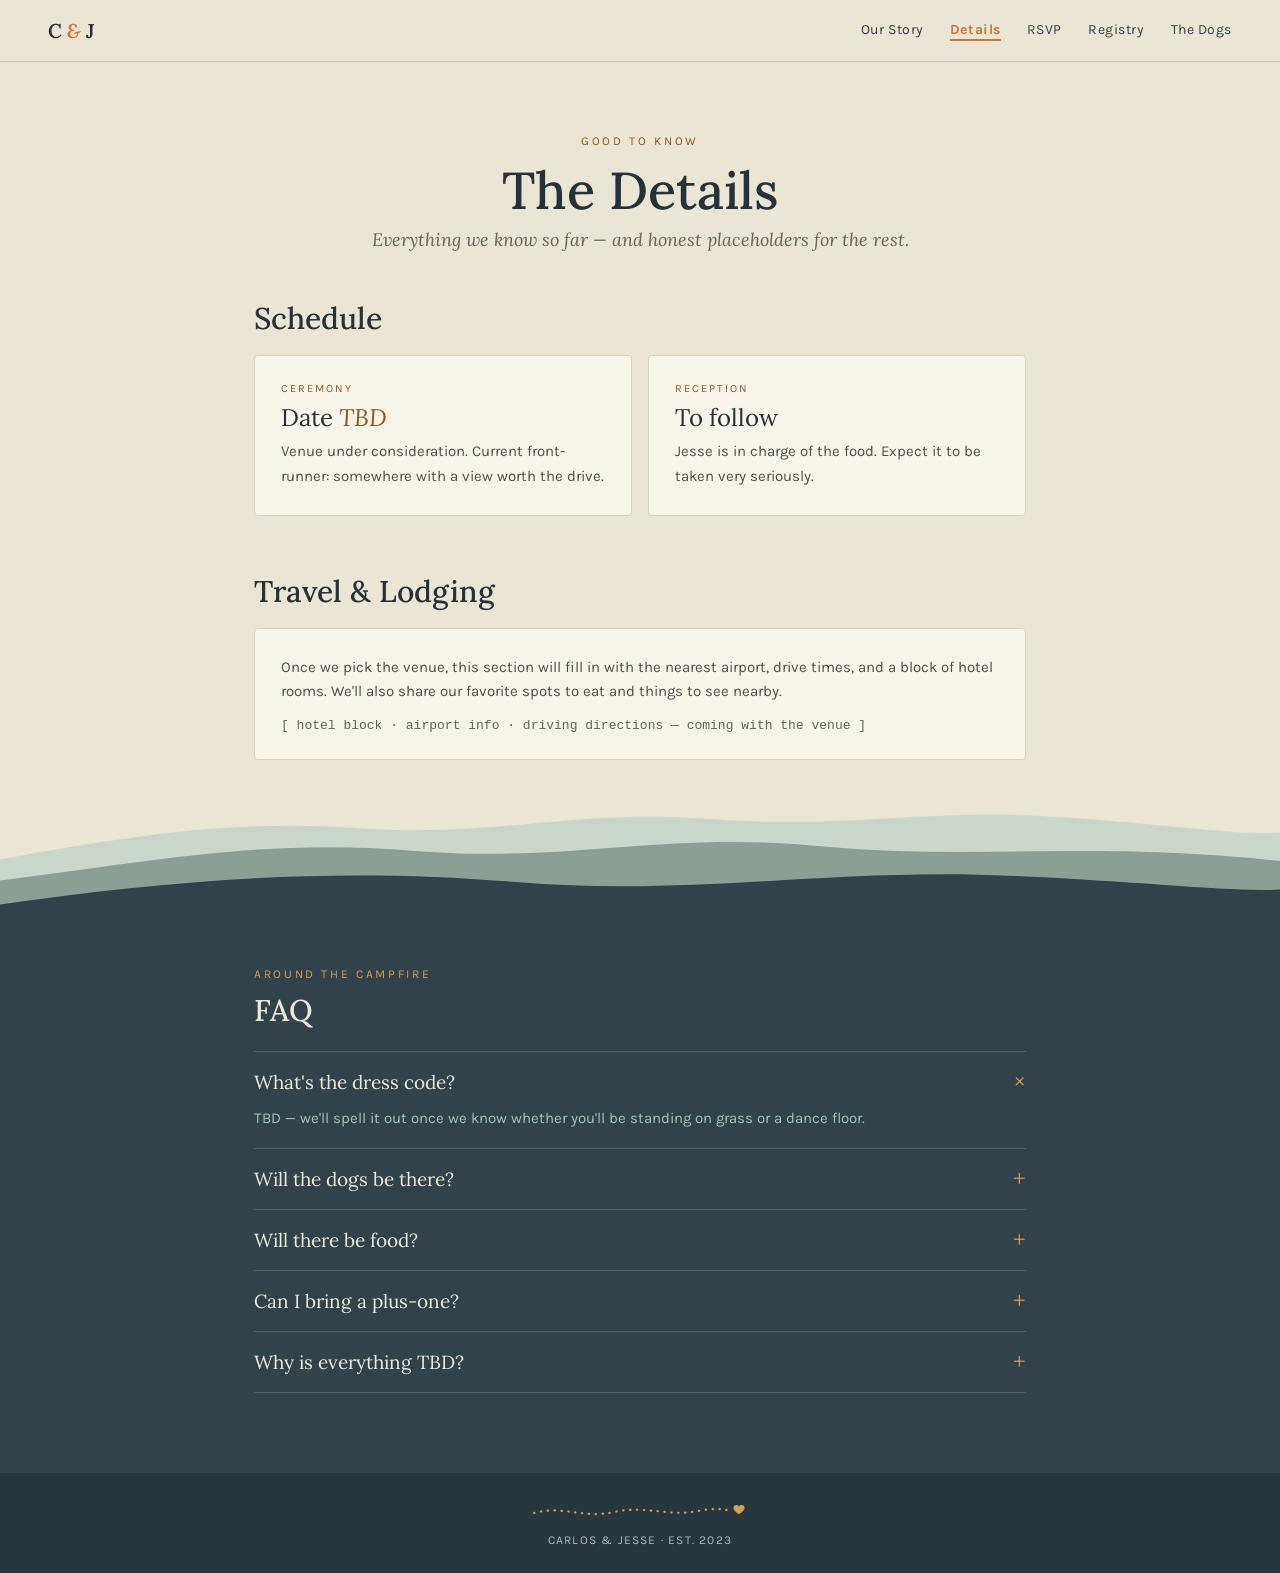
==== details.html @ 5aad77d0 "Initial commit: Carlos & Jesse wedding site Six static pages (Home, Our Story, Details, RSVP, Regist" ====
<!DOCTYPE html>
<html lang="en">
<head>
<meta charset="utf-8">
<meta name="viewport" content="width=device-width, initial-scale=1">
<title>The Details · Carlos &amp; Jesse</title>
<meta name="description" content="Schedule, travel, lodging, and FAQs for Carlos and Jesse's wedding — everything we know so far.">
<meta property="og:title" content="The Details · Carlos &amp; Jesse">
<meta property="og:description" content="Everything we know so far — and honest placeholders for the rest.">
<meta property="og:type" content="website">
<meta property="og:image" content="img/og.jpg">
<meta name="theme-color" content="#31424a">
<link rel="icon" type="image/svg+xml" href="favicon.svg">
<script>document.documentElement.classList.add('js')</script>
<link rel="preconnect" href="https://fonts.googleapis.com">
<link rel="preconnect" href="https://fonts.gstatic.com" crossorigin>
<link href="https://fonts.googleapis.com/css2?family=Lora:ital,wght@0,400..700;1,400..700&family=Karla:wght@400..700&display=swap" rel="stylesheet">
<link rel="stylesheet" href="styles.css">
<style>
  .sections{display:flex;flex-direction:column;gap:56px;padding-bottom:32px;}
  .section h2{font-family:Lora,serif;font-weight:500;font-size:30px;margin:0 0 18px;}
  .two-col{display:grid;grid-template-columns:1fr 1fr;gap:16px;}
  .card-note{font-size:15px;line-height:1.65;color:var(--ink-soft);}
  .placeholder{font-size:13px;color:var(--muted-strong);font-family:monospace;}
  .stack{display:flex;flex-direction:column;gap:14px;}

  /* FAQ accordion (native <details>) */
  .faq-head{font-size:12px;letter-spacing:0.22em;text-transform:uppercase;color:var(--copper-light);}
  .faq h2{font-family:Lora,serif;font-weight:500;font-size:30px;margin:10px 0 22px;color:var(--ivory);}
  .faq-list details{border-bottom:1px solid var(--hairline-dark);padding:18px 0;}
  .faq-list details:first-of-type{border-top:1px solid var(--hairline-dark);}
  .faq-list summary{
    font-family:Lora,serif;font-size:19px;color:var(--ivory);cursor:pointer;
    list-style:none;display:flex;justify-content:space-between;align-items:center;gap:16px;
  }
  .faq-list summary::-webkit-details-marker{display:none;}
  .faq-list summary::after{content:"+";color:var(--copper-light);font-size:24px;line-height:1;transition:transform .25s ease;}
  .faq-list details[open] summary::after{transform:rotate(45deg);}
  .faq-a{font-size:15px;line-height:1.6;color:var(--seaglass);padding-top:12px;}
  .faq-a a{color:var(--copper-bright);}
  .faq-list details[open] .faq-a{animation:faq-open .32s ease;}
  @keyframes faq-open{from{opacity:0;transform:translateY(-6px);}to{opacity:1;transform:none;}}
  /* Smooth height animation where supported (Chromium 131+); elsewhere the
     answer still fades in via the keyframe above. */
  @supports (interpolate-size: allow-keywords){
    :root{interpolate-size:allow-keywords;}
    .faq-list details::details-content{
      block-size:0;overflow:clip;
      transition:block-size .32s ease, content-visibility .32s allow-discrete;
    }
    .faq-list details[open]::details-content{block-size:auto;}
  }

  @media (max-width:640px){
    .two-col{grid-template-columns:1fr;}
  }
</style>
</head>
<body>
<div class="page">

  <nav class="site-nav">
    <a class="brand" href="index.html">C&nbsp;<span class="brand-amp">&amp;</span>&nbsp;J</a>
    <div class="nav-links">
      <a href="story.html">Our Story</a>
      <a class="active" href="details.html">Details</a>
      <a href="rsvp.html">RSVP</a>
      <a href="registry.html">Registry</a>
      <a href="dogs.html">The Dogs</a>
    </div>
  </nav>

  <header class="intro">
    <div class="eyebrow">Good To Know</div>
    <h1>The Details</h1>
    <div class="subtitle">Everything we know so far — and honest placeholders for the rest.</div>
  </header>

  <div class="wrap wrap-820 sections">
    <section class="section reveal">
      <h2>Schedule</h2>
      <div class="two-col">
        <div class="card card-pad">
          <div class="card-eyebrow">CEREMONY</div>
          <div class="card-title">Date <span style="font-style:italic;color:var(--copper-text);">TBD</span></div>
          <div class="card-note">Venue under consideration. Current front-runner: somewhere with a view worth the drive.</div>
        </div>
        <div class="card card-pad">
          <div class="card-eyebrow">RECEPTION</div>
          <div class="card-title">To follow</div>
          <div class="card-note">Jesse is in charge of the food. Expect it to be taken very seriously.</div>
        </div>
      </div>
    </section>

    <section class="section reveal">
      <h2>Travel &amp; Lodging</h2>
      <div class="card card-pad stack">
        <div class="card-note">Once we pick the venue, this section will fill in with the nearest airport, drive times, and a block of hotel rooms. We'll also share our favorite spots to eat and things to see nearby.</div>
        <div class="placeholder">[ hotel block · airport info · driving directions — coming with the venue ]</div>
      </div>
    </section>
  </div>

  <svg class="range" viewBox="0 0 1440 160" preserveAspectRatio="none" aria-hidden="true">
    <path d="M0 90 C140 60 260 36 400 48 C560 62 640 22 800 36 C960 50 1040 20 1200 34 C1320 44 1390 58 1440 54 L1440 160 L0 160 Z" fill="#a3c4bc" opacity="0.45"></path>
    <path d="M0 118 C170 92 300 62 460 78 C640 96 740 52 920 72 C1100 92 1220 64 1440 92 L1440 160 L0 160 Z" fill="#5c7268" opacity="0.55"></path>
    <path d="M0 150 C200 116 380 100 580 120 C780 140 940 100 1140 112 C1290 120 1390 134 1440 130 L1440 160 L0 160 Z" fill="#31424a"></path>
  </svg>

  <div class="dark" style="padding:56px 24px 80px;">
    <div class="wrap wrap-820 faq">
      <div class="faq-head">Around the campfire</div>
      <h2>FAQ</h2>
      <div class="faq-list reveal">
        <details open>
          <summary>What's the dress code?</summary>
          <div class="faq-a">TBD — we'll spell it out once we know whether you'll be standing on grass or a dance floor.</div>
        </details>
        <details>
          <summary>Will the dogs be there?</summary>
          <div class="faq-a">We are doing everything in our power to make that happen. <a href="dogs.html">Meet them here</a> so you can greet them properly.</div>
        </details>
        <details>
          <summary>Will there be food?</summary>
          <div class="faq-a">One of us plans vacations around restaurants. Yes. There will be food, and it will be good.</div>
        </details>
        <details>
          <summary>Can I bring a plus-one?</summary>
          <div class="faq-a">Absolutely. RSVP for yourself, your plus-one, and family, and we'll sort the rest.</div>
        </details>
        <details>
          <summary>Why is everything TBD?</summary>
          <div class="faq-a">Because we just got engaged and we're enjoying it. Planning is officially underway — check back for updates.</div>
        </details>
      </div>
    </div>
  </div>

  <footer class="site-footer">
    <svg class="foot-trail" viewBox="0 0 220 26" aria-hidden="true">
      <path d="M4 16 C34 8 52 22 84 15 C116 8 138 20 168 14 C182 11 190 12 197 13" fill="none" stroke="#d99a55" stroke-width="2.2" stroke-dasharray="0.4 6.5" stroke-linecap="round"></path>
      <path d="M209 9.5 c-1.9-2.7 -5.6-1.5 -5.6 1.4 c0 2.3 3.1 4.6 5.6 6.2 c2.5-1.6 5.6-3.9 5.6-6.2 c0-2.9 -3.7-4.1 -5.6-1.4 z" fill="#d99a55"></path>
    </svg>
    <div>CARLOS &amp; JESSE · EST. 2023</div>
  </footer>

</div>
<script src="script.js"></script>
</body>
</html>
---- styles.css ----
/* =====================================================================
   Carlos & Jesse — shared styles
   One source of truth for the palette, navigation, footer and the
   recurring pieces (intro headers, mountain dividers, cards, buttons).
   Page-specific styles live in each page's own <style> block.
   ===================================================================== */

:root{
  /* Wedding colors */
  --spruce:#31424a;      /* Spruce   */
  --seaglass:#a3c4bc;    /* Seaglass */
  --ivory:#efe9da;       /* Ivory    */
  --copper:#c47a3d;      /* Copper   */

  /* Accessible text variants (WCAG AA ≥4.5:1, verified):
     --copper-text  4.67:1 on sand / 5.35:1 on cards — small copper type on light bg
     --muted-strong 4.68:1 on sand — small gray notes
     --copper-bright 4.77:1 on spruce-card — small copper type on dark cards
     True --copper stays for borders, badges and large display type. */
  --copper-text:#8d582c;
  --muted-strong:#60665e;
  --copper-bright:#f7b061;

  /* Supporting tints & neutrals */
  --copper-light:#d99a55;   /* copper on dark backgrounds */
  --spruce-dark:#28363d;    /* footer */
  --spruce-card:#3a4d56;    /* cards on the dark section */
  --pine:#5c7268;           /* deep seaglass */
  --sand:#eae5d4;           /* page background */
  --sand-card:#f7f4ea;      /* light cards */
  --ink:#253239;
  --ink-soft:#47534e;
  --muted:#6d746b;
  --line:#d0c9b2;           /* light hairline */
  --line-2:#d7d0ba;         /* light card border */
  --line-input:#c6bfa6;
  --hairline-dark:rgba(163,196,188,0.25);

  --shadow-card:0 12px 32px rgba(20,30,35,0.35);
}

*{box-sizing:border-box;}

html{scroll-behavior:smooth;}

body{
  margin:0;
  background:var(--sand);
  color:var(--ink);
  font-family:Karla,-apple-system,BlinkMacSystemFont,"Segoe UI",sans-serif;
  -webkit-font-smoothing:antialiased;
}

a{color:var(--spruce);}
a:hover{color:var(--copper);}

.page{min-height:100vh;display:flex;flex-direction:column;}

/* ---- Navigation (sticky, frosted) ---- */
.site-nav{
  display:flex;justify-content:space-between;align-items:center;
  gap:16px;padding:18px 48px;border-bottom:1px solid var(--line);
  flex-wrap:wrap;position:sticky;top:0;z-index:50;
  background:rgba(234,229,212,0.88);
  -webkit-backdrop-filter:blur(8px);backdrop-filter:blur(8px);
}
.brand{
  font-family:Lora,serif;font-size:20px;font-weight:600;
  text-decoration:none;color:var(--ink);white-space:nowrap;
}
/* Echo of the hero headline's copper italic ampersand (brand mark —
   logo text is exempt from WCAG contrast requirements). */
.brand .brand-amp{color:var(--copper);font-style:italic;}
.brand:hover{color:var(--ink);}
.nav-links{display:flex;gap:26px;font-size:14px;letter-spacing:0.04em;flex-wrap:wrap;}
.nav-links a{position:relative;text-decoration:none;padding-bottom:3px;}
.nav-links a::after{
  content:"";position:absolute;left:0;right:0;bottom:0;height:2px;
  background:var(--copper);transform:scaleX(0);transform-origin:center;
  transition:transform .25s ease;
}
.nav-links a:hover::after{transform:scaleX(1);}
.nav-links a.active{color:var(--copper);font-weight:700;}
.nav-links a.active::after{transform:scaleX(1);}

/* ---- Intro header (interior pages) ---- */
.intro{text-align:center;padding:72px 24px 48px;}
.intro.tight{padding-bottom:32px;}
.eyebrow{font-size:12px;letter-spacing:0.22em;text-transform:uppercase;color:var(--copper-text);}
.eyebrow.on-dark{color:var(--copper-light);}
.intro h1{
  font-family:Lora,serif;font-weight:500;font-size:clamp(2.1rem,8vw,52px);
  margin:14px 0 10px;line-height:1.08;
}
.subtitle{font-family:Lora,serif;font-style:italic;font-size:18px;color:var(--muted-strong);}

/* ---- Section headings ---- */
.h-serif{font-family:Lora,serif;font-weight:500;}

/* ---- Width wrappers ---- */
.wrap{width:100%;margin:0 auto;padding:0 24px;}
.wrap-1100{max-width:1100px;}
.wrap-900{max-width:900px;}
.wrap-820{max-width:820px;}
.wrap-680{max-width:680px;}
.wrap-560{max-width:560px;}

/* ---- Mountain-range divider ---- */
.range{display:block;width:100%;height:120px;margin-bottom:-1px;}

/* ---- Dark (spruce) section ---- */
.dark{background:var(--spruce);}
/* Pages whose dark section grows to fill the viewport: center the content
   in the space instead of leaving a large empty void beneath it. */
.dark-center{display:flex;flex-direction:column;justify-content:center;}

/* ---- Cards ---- */
.card{
  border-radius:4px;background:var(--sand-card);border:1px solid var(--line-2);
  transition:transform .28s ease, box-shadow .28s ease, border-color .28s ease;
}
.card-pad{padding:26px;}
.card-eyebrow{font-size:11px;letter-spacing:0.18em;color:var(--copper-text);}
.card-title{font-family:Lora,serif;font-size:24px;margin:8px 0 6px;line-height:1.25;}
.card-body{font-size:14px;line-height:1.55;color:var(--muted-strong);}

/* Lift interactive cards on hover */
.card.hoverable:hover{transform:translateY(-4px);box-shadow:var(--shadow-card);border-color:var(--copper);}

/* ---- Buttons ---- */
.btn{
  display:inline-block;font-family:Karla,sans-serif;font-size:15px;cursor:pointer;
  border-radius:3px;padding:12px 18px;border:1px solid var(--line-input);
  background:transparent;color:var(--ink-soft);
  transition:background .2s ease, color .2s ease, border-color .2s ease, transform .08s ease;
}
.btn:active{transform:translateY(1px);}
.btn-primary{
  border:none;background:var(--spruce);color:var(--ivory);
  font-weight:700;letter-spacing:0.08em;padding:14px 18px;
}
.btn-primary:hover{background:#24333b;color:var(--ivory);}

/* ---- Footer ---- */
.site-footer{
  margin-top:auto;text-align:center;padding:24px 28px 26px;
  background:var(--spruce-dark);color:var(--seaglass);
  font-size:12px;letter-spacing:0.1em;
}
.foot-trail{display:block;width:220px;height:26px;margin:0 auto 10px;}

/* ---- Scroll-reveal ----
   Hidden states only apply when JS has stamped <html class="js">, so a
   no-JS visitor sees everything immediately instead of blank sections. */
html.js .reveal{opacity:0;transform:translateY(20px);transition:opacity .7s ease, transform .7s ease;}
html.js .reveal.is-visible{opacity:1;transform:none;}
/* Stagger helper: children reveal one after another */
html.js .reveal-stagger > *{opacity:0;transform:translateY(20px);transition:opacity .6s ease, transform .6s ease;}
html.js .reveal-stagger.is-visible > *{opacity:1;transform:none;}
html.js .reveal-stagger.is-visible > *:nth-child(2){transition-delay:.08s;}
html.js .reveal-stagger.is-visible > *:nth-child(3){transition-delay:.16s;}
html.js .reveal-stagger.is-visible > *:nth-child(4){transition-delay:.24s;}
html.js .reveal-stagger.is-visible > *:nth-child(5){transition-delay:.32s;}

/* ---- Keyboard focus ---- */
:focus-visible{outline:2px solid var(--copper);outline-offset:3px;border-radius:2px;}

/* ---- Cross-page transitions (progressive enhancement) ---- */
@view-transition{navigation:auto;}
@media (prefers-reduced-motion: reduce){
  @view-transition{navigation:none;}
}

/* ---- Mobile ---- */
@media (max-width:640px){
  .site-nav{padding:14px 20px;gap:12px;}
  .nav-links{gap:16px;}
  .intro{padding:48px 20px 32px;}
}

/* ---- Reduced motion ---- */
@media (prefers-reduced-motion: reduce){
  html{scroll-behavior:auto;}
  .reveal,.reveal-stagger > *{opacity:1 !important;transform:none !important;}
  *,*::before,*::after{
    animation-duration:0.001ms !important;animation-iteration-count:1 !important;
    transition-duration:0.001ms !important;
  }
}
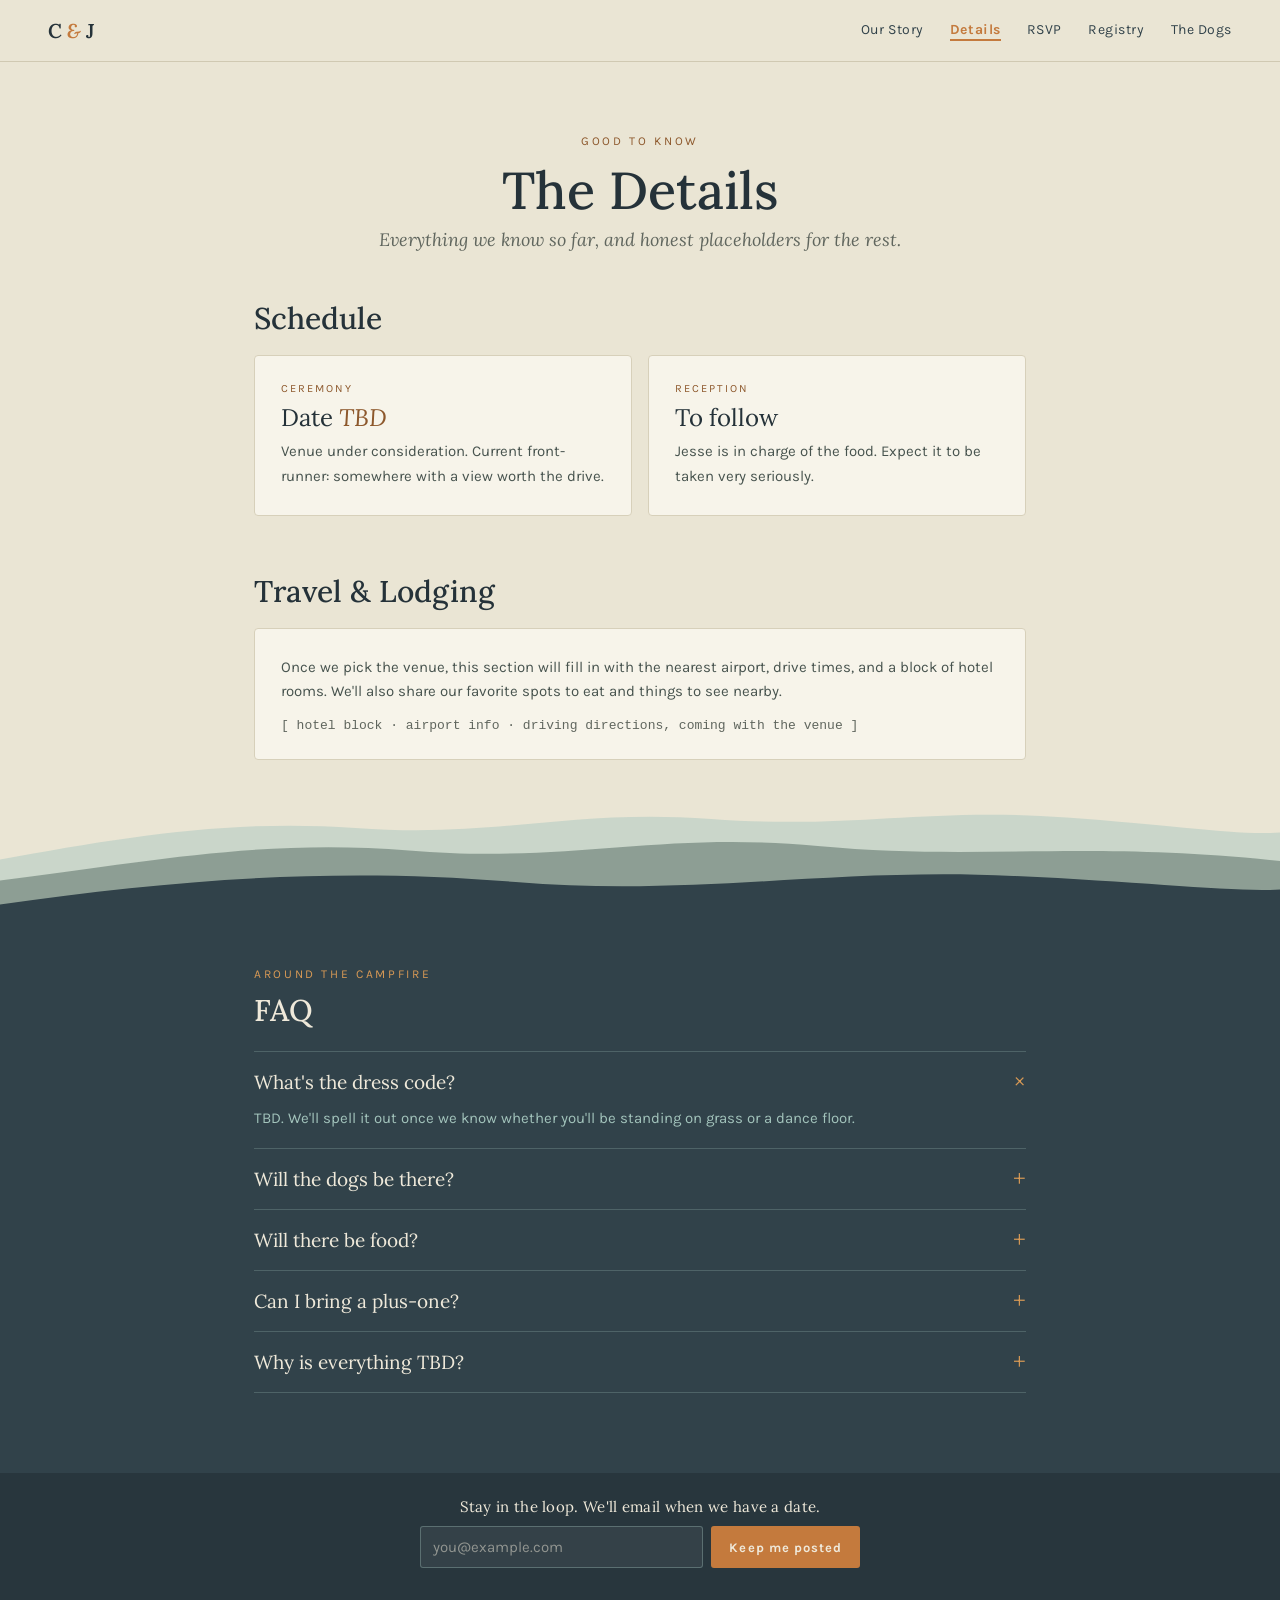
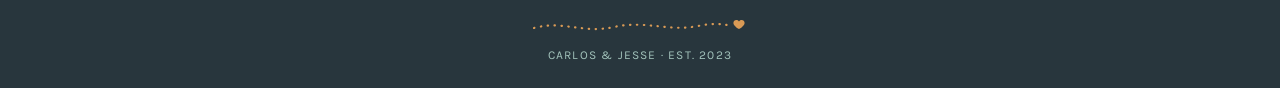
==== commit d04e4dcd: "Add footer email updates signup and tighten site copy - New /api/subscribe + /api/subscribers Pages " ====
--- a/details.html
+++ b/details.html
@@ -4,11 +4,11 @@
 <meta charset="utf-8">
 <meta name="viewport" content="width=device-width, initial-scale=1">
 <title>The Details · Carlos &amp; Jesse</title>
-<meta name="description" content="Schedule, travel, lodging, and FAQs for Carlos and Jesse's wedding — everything we know so far.">
+<meta name="description" content="Schedule, travel, lodging, and FAQs for Carlos and Jesse's wedding. Everything we know so far.">
 <meta property="og:title" content="The Details · Carlos &amp; Jesse">
-<meta property="og:description" content="Everything we know so far — and honest placeholders for the rest.">
+<meta property="og:description" content="Everything we know so far, and honest placeholders for the rest.">
 <meta property="og:type" content="website">
-<meta property="og:image" content="img/og.jpg">
+<meta property="og:image" content="https://wedding-site-az4.pages.dev/img/og.jpg">
 <meta name="theme-color" content="#31424a">
 <link rel="icon" type="image/svg+xml" href="favicon.svg">
 <script>document.documentElement.classList.add('js')</script>
@@ -73,7 +73,7 @@
   <header class="intro">
     <div class="eyebrow">Good To Know</div>
     <h1>The Details</h1>
-    <div class="subtitle">Everything we know so far — and honest placeholders for the rest.</div>
+    <div class="subtitle">Everything we know so far, and honest placeholders for the rest.</div>
   </header>
 
   <div class="wrap wrap-820 sections">
@@ -97,7 +97,7 @@
       <h2>Travel &amp; Lodging</h2>
       <div class="card card-pad stack">
         <div class="card-note">Once we pick the venue, this section will fill in with the nearest airport, drive times, and a block of hotel rooms. We'll also share our favorite spots to eat and things to see nearby.</div>
-        <div class="placeholder">[ hotel block · airport info · driving directions — coming with the venue ]</div>
+        <div class="placeholder">[ hotel block · airport info · driving directions, coming with the venue ]</div>
       </div>
     </section>
   </div>
@@ -115,7 +115,7 @@
       <div class="faq-list reveal">
         <details open>
           <summary>What's the dress code?</summary>
-          <div class="faq-a">TBD — we'll spell it out once we know whether you'll be standing on grass or a dance floor.</div>
+          <div class="faq-a">TBD. We'll spell it out once we know whether you'll be standing on grass or a dance floor.</div>
         </details>
         <details>
           <summary>Will the dogs be there?</summary>
@@ -131,13 +131,26 @@
         </details>
         <details>
           <summary>Why is everything TBD?</summary>
-          <div class="faq-a">Because we just got engaged and we're enjoying it. Planning is officially underway — check back for updates.</div>
+          <div class="faq-a">Because we just got engaged and we're enjoying it. Planning is officially underway, so check back for updates.</div>
         </details>
       </div>
     </div>
   </div>
 
   <footer class="site-footer">
+    <form id="subscribe-form" class="footer-signup" novalidate>
+      <div class="fs-label">Stay in the loop. We'll email when we have a date.</div>
+      <div class="fs-row">
+        <input type="email" name="email" aria-label="Email address" placeholder="you@example.com" autocomplete="email">
+        <button type="submit" class="fs-submit">Keep me posted</button>
+      </div>
+      <div class="hp" aria-hidden="true">
+        <label>Leave this field empty
+          <input name="website" type="text" tabindex="-1" autocomplete="off">
+        </label>
+      </div>
+      <div class="fs-msg" role="status" aria-live="polite"></div>
+    </form>
     <svg class="foot-trail" viewBox="0 0 220 26" aria-hidden="true">
       <path d="M4 16 C34 8 52 22 84 15 C116 8 138 20 168 14 C182 11 190 12 197 13" fill="none" stroke="#d99a55" stroke-width="2.2" stroke-dasharray="0.4 6.5" stroke-linecap="round"></path>
       <path d="M209 9.5 c-1.9-2.7 -5.6-1.5 -5.6 1.4 c0 2.3 3.1 4.6 5.6 6.2 c2.5-1.6 5.6-3.9 5.6-6.2 c0-2.9 -3.7-4.1 -5.6-1.4 z" fill="#d99a55"></path>
--- a/styles.css
+++ b/styles.css
@@ -149,6 +149,46 @@
 }
 .foot-trail{display:block;width:220px;height:26px;margin:0 auto 10px;}
 
+/* ---- Footer email-updates signup ----
+   Lives inside the dark spruce footer. Email input + button on one row,
+   stacking on narrow screens. Light-on-dark to sit on --spruce-dark. */
+.footer-signup{max-width:440px;margin:0 auto 22px;}
+.footer-signup .fs-label{
+  font-family:Lora,serif;font-size:15px;letter-spacing:0.02em;
+  color:var(--ivory);margin-bottom:10px;text-transform:none;
+}
+.footer-signup .fs-row{display:flex;gap:8px;}
+.footer-signup input[type="email"]{
+  flex:1;min-width:0;font-family:Karla,sans-serif;font-size:15px;letter-spacing:normal;
+  padding:11px 12px;border-radius:3px;color:var(--ivory);
+  border:1px solid rgba(163,196,188,0.35);background:rgba(255,255,255,0.06);
+  transition:border-color .2s ease, box-shadow .2s ease;
+}
+.footer-signup input[type="email"]::placeholder{color:rgba(239,233,218,0.5);}
+.footer-signup input[type="email"]:focus{
+  outline:none;border-color:var(--copper);box-shadow:0 0 0 3px rgba(196,122,61,0.22);
+}
+.footer-signup .fs-submit{
+  flex:none;padding:11px 18px;font-family:Karla,sans-serif;font-size:13px;font-weight:700;
+  letter-spacing:0.08em;border:none;border-radius:3px;cursor:pointer;
+  background:var(--copper);color:var(--ivory);
+  transition:background .2s ease, transform .08s ease;
+}
+.footer-signup .fs-submit:hover{background:var(--copper-light);}
+.footer-signup .fs-submit:active{transform:translateY(1px);}
+.footer-signup .fs-submit[disabled]{opacity:0.65;cursor:wait;}
+.footer-signup .fs-msg{
+  min-height:1em;margin-top:9px;font-size:13px;letter-spacing:0.02em;text-align:center;
+}
+.footer-signup .fs-msg.fs-error{color:var(--copper-light);}
+.footer-signup .fs-msg.fs-ok{color:var(--seaglass);}
+@media (max-width:420px){
+  .footer-signup .fs-row{flex-direction:column;}
+}
+/* Honeypot: invisible to people, irresistible to bots. */
+.footer-signup .hp{position:absolute;left:-9999px;top:-9999px;height:1px;width:1px;overflow:hidden;}
+.footer-signup .is-hidden{display:none;}
+
 /* ---- Scroll-reveal ----
    Hidden states only apply when JS has stamped <html class="js">, so a
    no-JS visitor sees everything immediately instead of blank sections. */
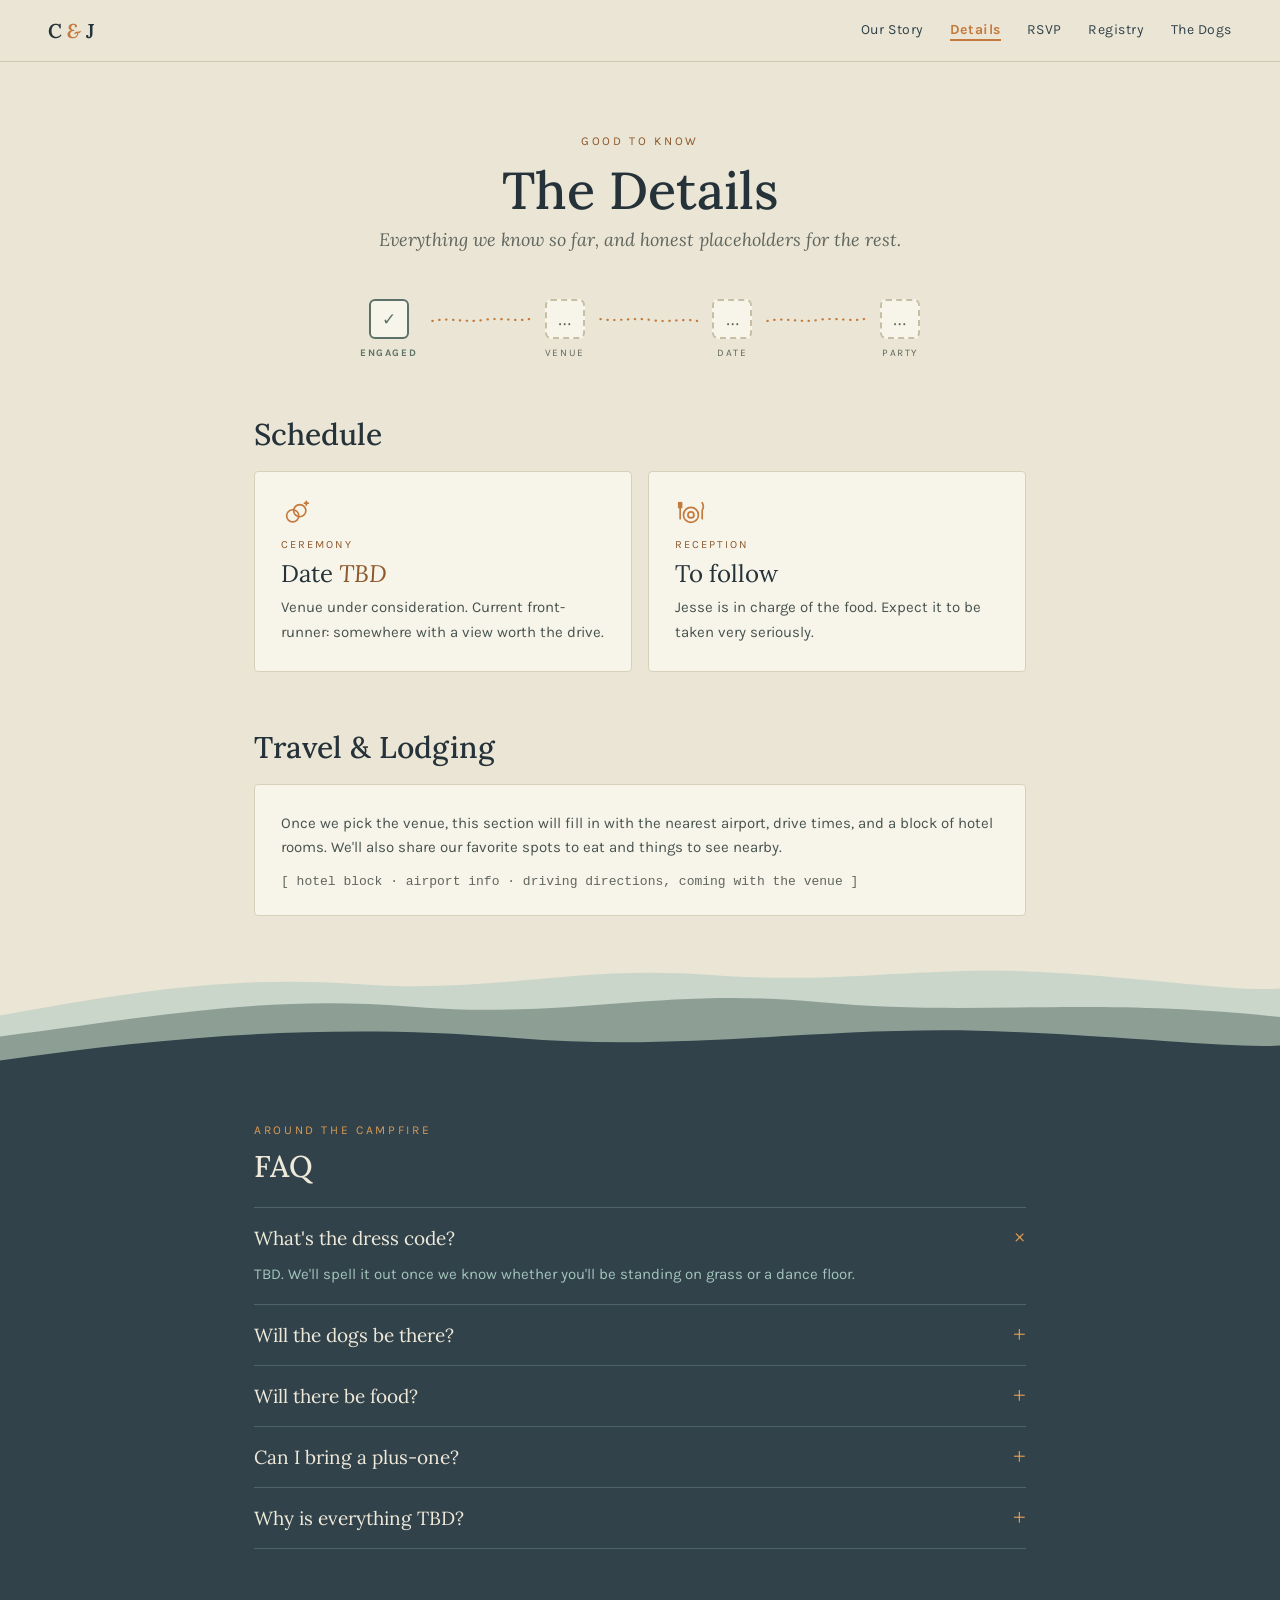
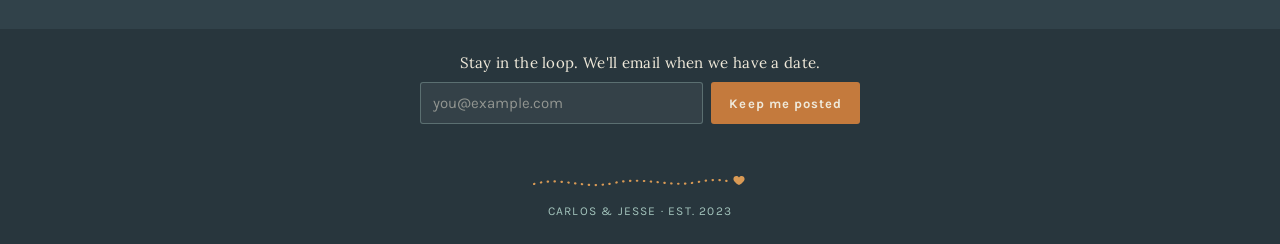
==== commit df635ca8: "Stage 2: full-length story trail, Details icons + planning trail - The Story timeline's straight con" ====
--- a/details.html
+++ b/details.html
@@ -18,6 +18,31 @@
 <link rel="stylesheet" href="styles.css">
 <style>
   .sections{display:flex;flex-direction:column;gap:56px;padding-bottom:32px;}
+
+  /* Planning-progress mini-trail: one solid stop, three to go. */
+  .plan-trail{
+    display:flex;align-items:flex-start;gap:10px;
+    max-width:560px;margin:0 auto;width:100%;
+  }
+  .p-stop{display:flex;flex-direction:column;align-items:center;gap:8px;flex:none;}
+  .p-marker{
+    width:40px;height:40px;border-radius:6px;
+    display:flex;align-items:center;justify-content:center;
+    font-family:Lora,serif;font-size:17px;background:var(--sand-card);
+  }
+  .p-stop.is-done .p-marker{border:2px solid var(--pine);color:var(--pine);}
+  .p-stop:not(.is-done) .p-marker{border:2px dashed var(--line-input);color:var(--muted-strong);}
+  .p-label{font-size:10px;letter-spacing:0.16em;text-transform:uppercase;color:var(--muted-strong);}
+  .p-stop.is-done .p-label{color:var(--pine);font-weight:700;}
+  .p-link{flex:1;height:12px;margin-top:14px;min-width:16px;}
+  .p-link path{
+    stroke:var(--copper);stroke-width:2.2;fill:none;stroke-linecap:round;
+    stroke-dasharray:0.4 6.5;vector-effect:non-scaling-stroke;
+  }
+
+  /* Line-art icons on the schedule cards */
+  .card-icon{width:30px;height:30px;margin-bottom:10px;display:block;}
+  .card-icon *{stroke:var(--copper);stroke-width:1.8;fill:none;stroke-linecap:round;}
   .section h2{font-family:Lora,serif;font-weight:500;font-size:30px;margin:0 0 18px;}
   .two-col{display:grid;grid-template-columns:1fr 1fr;gap:16px;}
   .card-note{font-size:15px;line-height:1.65;color:var(--ink-soft);}
@@ -77,15 +102,50 @@
   </header>
 
   <div class="wrap wrap-820 sections">
+    <section class="section reveal" aria-label="Planning progress">
+      <div class="plan-trail reveal-stagger">
+        <div class="p-stop is-done">
+          <div class="p-marker">&#10003;</div>
+          <div class="p-label">Engaged</div>
+        </div>
+        <svg class="p-link" viewBox="0 0 60 12" preserveAspectRatio="none" aria-hidden="true"><path d="M3 8 C13 4 21 10 31 7 C41 4 50 9 57 6"></path></svg>
+        <div class="p-stop">
+          <div class="p-marker">&#8230;</div>
+          <div class="p-label">Venue</div>
+        </div>
+        <svg class="p-link" viewBox="0 0 60 12" preserveAspectRatio="none" aria-hidden="true"><path d="M3 6 C13 9 21 4 31 7 C41 10 50 5 57 8"></path></svg>
+        <div class="p-stop">
+          <div class="p-marker">&#8230;</div>
+          <div class="p-label">Date</div>
+        </div>
+        <svg class="p-link" viewBox="0 0 60 12" preserveAspectRatio="none" aria-hidden="true"><path d="M3 8 C13 4 21 10 31 7 C41 4 50 9 57 6"></path></svg>
+        <div class="p-stop">
+          <div class="p-marker">&#8230;</div>
+          <div class="p-label">Party</div>
+        </div>
+      </div>
+    </section>
+
     <section class="section reveal">
       <h2>Schedule</h2>
       <div class="two-col">
         <div class="card card-pad">
+          <svg class="card-icon" viewBox="0 0 32 32" aria-hidden="true">
+            <circle cx="12.5" cy="19" r="6.5"></circle>
+            <circle cx="20" cy="13.5" r="6.5"></circle>
+            <path d="M27 3.5 v4 M25 5.5 h4"></path>
+          </svg>
           <div class="card-eyebrow">CEREMONY</div>
           <div class="card-title">Date <span style="font-style:italic;color:var(--copper-text);">TBD</span></div>
           <div class="card-note">Venue under consideration. Current front-runner: somewhere with a view worth the drive.</div>
         </div>
         <div class="card card-pad">
+          <svg class="card-icon" viewBox="0 0 32 32" aria-hidden="true">
+            <circle cx="17" cy="18" r="8"></circle>
+            <circle cx="17" cy="18" r="3.2"></circle>
+            <path d="M4 5 v5 M7 5 v5 M5.5 5 v5 M5.5 10 v12"></path>
+            <path d="M29 5 c1.6 2.6 1.6 5.4 0 8 v9"></path>
+          </svg>
           <div class="card-eyebrow">RECEPTION</div>
           <div class="card-title">To follow</div>
           <div class="card-note">Jesse is in charge of the food. Expect it to be taken very seriously.</div>
